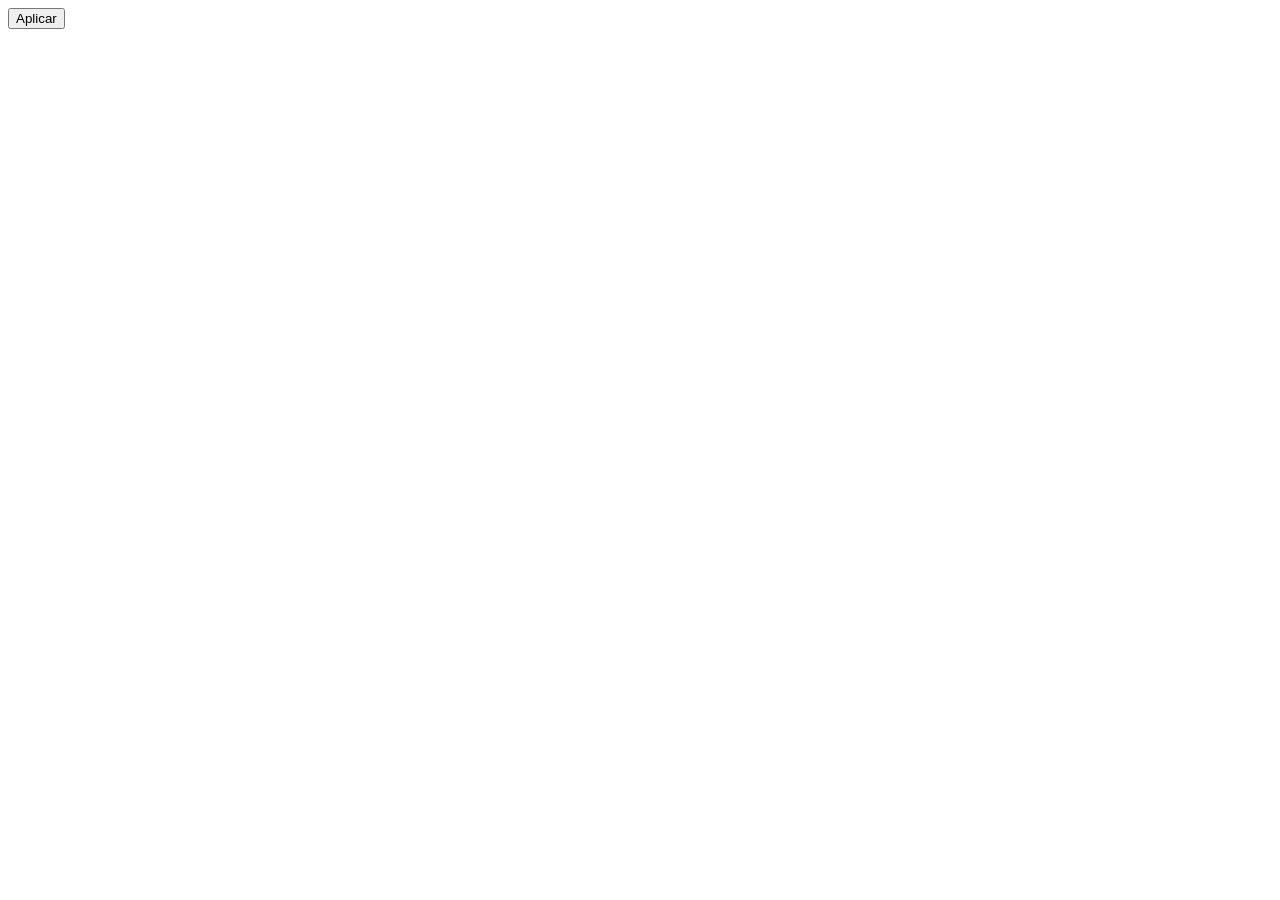
==== index.html @ 78dd0b6b "Primeiro commit" ====
<!DOCTYPE html>
<html lang="pt-BR">

<head>
    <meta charset="UTF-8">
    <meta name="viewport" content="width=device-width, initial-scale=1.0">
    <title>Pagina</title>
    <link rel="stylesheet" href="assets/css/home.css">
</head>

<body>
    <div>

    </div>
    <div>
        <button onclick="funcao()">Aplicar</button>
    </div>
    <script src="assets/js/home.js"></script>
</body>

</html>
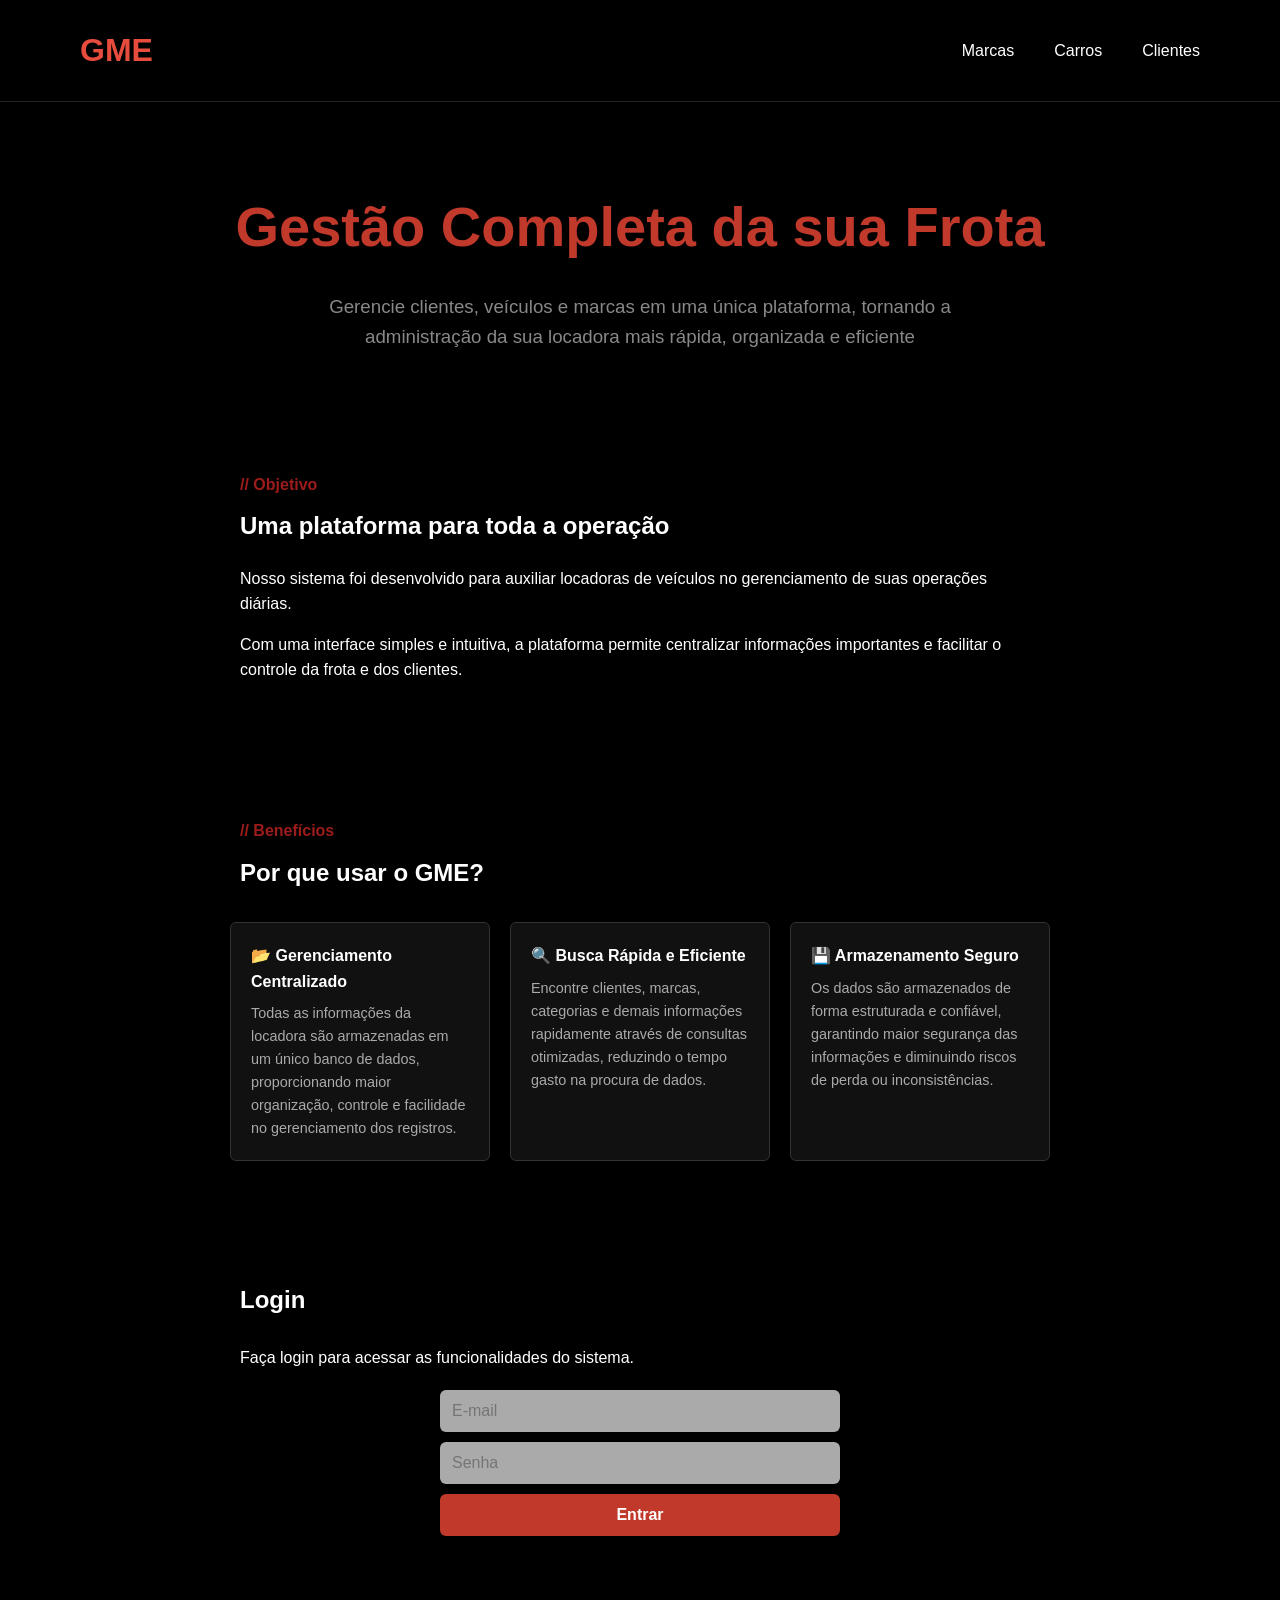
==== commit 0528141b: "Adiciona a pagina home mais login" ====
--- a/index.html
+++ b/index.html
@@ -4,18 +4,78 @@
 <head>
     <meta charset="UTF-8">
     <meta name="viewport" content="width=device-width, initial-scale=1.0">
-    <title>Pagina</title>
+    <title>GME - Gestão de Frota</title>
     <link rel="stylesheet" href="assets/css/home.css">
 </head>
 
 <body>
-    <div>
+    <div id="main">
+        <div class="cabecalho-menu">
+            <div class="logo">
+                <a href="/index.html">GME</a>
+            </div>
+            <div>
+                <div><a href="/marcas.html">Marcas</a></div>
+                <div><a href="/categorias.html">Carros</a></div>
+                <div><a href="/clientes.html">Clientes</a></div>
+            </div>
+        </div>
+        <div class="caixa-titlo-home">
+            <h1>Gestão Completa da sua Frota</h1>
+        </div>
+        <div class="ciaxa-descricao-titulo">
+            <h3>Gerencie clientes, veículos e marcas em uma única plataforma, tornando a administração da sua locadora mais rápida, organizada e eficiente</h3>
+        </div>
+        <div class="cixa-objetivo">
+            <div>
+                <h4>// Objetivo</h4>
+            </div>
+            <div>
+                <h2>Uma plataforma para toda a operação</h2>
+            </div>
+            <div>
+                <div>
+                    <p>Nosso sistema foi desenvolvido para auxiliar locadoras de veículos no gerenciamento de suas operações diárias.</p>
+                </div>
+                <div>
+                    <p>Com uma interface simples e intuitiva, a plataforma permite centralizar informações importantes e facilitar o controle da frota e dos clientes.</p>
+                </div>
+            </div>
+        </div>
+        <div class="caixa-benefios">
+            <div>
+                <h4>// Benefícios</h4>
+            </div>
+            <div>
+                <h2>Por que usar o GME?</h2>
+            </div>
+            <div class="cards-benefios">
+                <div class="card-beneficio">
+                    <h3>📂 Gerenciamento Centralizado</h3>
+                    <p>Todas as informações da locadora são armazenadas em um único banco de dados, proporcionando maior organização, controle e facilidade no gerenciamento dos registros.</p>
+                </div>
+                <div class="card-beneficio">
+                    <h3>🔍 Busca Rápida e Eficiente</h3>
+                    <p>Encontre clientes, marcas, categorias e demais informações rapidamente através de consultas otimizadas, reduzindo o tempo gasto na procura de dados.</p>
+                </div>
+                <div class="card-beneficio">
+                    <h3>💾 Armazenamento Seguro</h3>
+                    <p>Os dados são armazenados de forma estruturada e confiável, garantindo maior segurança das informações e diminuindo riscos de perda ou inconsistências.</p>
+                </div>
+            </div>
+        </div>
+        <div id="div-login" class="login-div">
+            <h2>Login</h2>
+            <p>Faça login para acessar as funcionalidades do sistema.</p>
+            <div class="login-box">
+                <input type="email" placeholder="E-mail">
+                <input type="password" placeholder="Senha">
+                <button onclick="loginRealizado()">Entrar</button>
+            </div>
+        </div>
+    </div>
 
-    </div>
-    <div>
-        <button onclick="funcao()">Aplicar</button>
-    </div>
     <script src="assets/js/home.js"></script>
 </body>
 
-</html>+</html>
--- a/assets/css/home.css
+++ b/assets/css/home.css
@@ -0,0 +1,242 @@
+/* Reset */
+* {
+    margin: 0;
+    padding: 0;
+    box-sizing: border-box;
+}
+
+body {
+    background-color: #000;
+    color: #fff;
+    font-family: Arial, Helvetica, sans-serif;
+    line-height: 1.6;
+}
+
+#main {
+    width: 100%;
+}
+
+/* Links */
+a {
+    text-decoration: none;
+    color: inherit;
+}
+
+a:visited {
+    color: inherit;
+}
+
+/* Cabeçalho */
+
+.cabecalho-menu {
+    display: flex;
+    justify-content: space-between;
+    align-items: center;
+
+    padding: 25px 80px;
+    border-bottom: 1px solid #222;
+}
+
+.cabecalho-menu > div:last-child {
+    display: flex;
+    gap: 40px;
+}
+
+.logo a {
+    font-size: 2rem;
+    font-weight: bold;
+    color: #e74c3c;
+}
+
+/* Hero */
+
+.caixa-titlo-home {
+    display: flex;
+    justify-content: center;
+
+    margin-top: 80px;
+}
+
+.caixa-titlo-home h1 {
+    font-size: 3.5rem;
+    text-align: center;
+    color: #c0392b;
+}
+
+.ciaxa-descricao-titulo {
+    display: flex;
+    justify-content: center;
+
+    margin-top: 20px;
+}
+
+.ciaxa-descricao-titulo h3 {
+    width: 700px;
+    color: #888;
+    text-align: center;
+    font-weight: normal;
+}
+
+/* Seções */
+
+.cixa-objetivo,
+.caixa-benefios,
+.login-div {
+    display: flex;
+    justify-content: center;
+
+    margin-top: 120px;
+}
+
+.cixa-objetivo,
+.caixa-benefios {
+    flex-direction: column;
+    align-items: center;
+}
+
+/* Largura padrão do conteúdo */
+
+.cixa-objetivo > div,
+.caixa-benefios > div,
+.login-div > * {
+    width: 800px;
+}
+
+/* Textos */
+
+.cixa-objetivo h4,
+.caixa-benefios h4 {
+    color: #9c1b1b;
+    margin-bottom: 10px;
+}
+
+.cixa-objetivo h2,
+.caixa-benefios h2,
+.login-div h2 {
+    margin-bottom: 20px;
+}
+
+.cixa-objetivo p,
+.caixa-benefios p {
+    margin-bottom: 15px;
+}
+
+/* Benefícios */
+
+.caixa-benefios h3 {
+    margin-top: 30px;
+    margin-bottom: 10px;
+}
+
+/* Cards de benefícios */
+
+.caixa-benefios .cards-benefios {
+    display: flex;
+    flex-wrap: wrap;
+    justify-content: center;
+    gap: 20px;
+    width: 100%;
+    margin-top: 10px;
+}
+
+.card-beneficio {
+    flex: 1 1 220px;
+    max-width: 260px;
+    background-color: #111;
+    border: 1px solid #333;
+    border-radius: 6px;
+    padding: 20px;
+}
+
+.card-beneficio h3 {
+    font-size: 1rem;
+    margin-bottom: 8px;
+    margin-top: 0;
+}
+
+.card-beneficio p {
+    font-size: 0.9rem;
+    color: #aaa;
+    margin-bottom: 0;
+}
+
+/* Login */
+
+.login-div {
+    flex-direction: column;
+    align-items: center;
+
+    margin-bottom: 120px;
+}
+
+.login-div p {
+    width: 800px;
+    margin-top: 5px;
+    margin-bottom: 20px;
+}
+
+.login-box {
+    width: 400px;
+
+    display: flex;
+    flex-direction: column;
+    gap: 10px;
+}
+
+.login-box input {
+    padding: 12px;
+
+    border: none;
+    border-radius: 6px;
+
+    font-size: 1rem;
+
+    background-color: #aaa;
+}
+
+.login-box button {
+    padding: 12px;
+
+    border: none;
+    border-radius: 6px;
+
+    cursor: pointer;
+
+    font-size: 1rem;
+    font-weight: bold;
+
+    background-color: #c0392b;
+    color: #ffffff;
+}
+
+/* Responsividade */
+
+@media (max-width: 900px) {
+
+    .cabecalho-menu {
+        padding: 20px;
+    }
+
+    .cabecalho-menu > div:last-child {
+        gap: 20px;
+    }
+
+    .cixa-objetivo > div,
+    .caixa-benefios > div,
+    .login-div > *,
+    .ciaxa-descricao-titulo h3 {
+        width: 90%;
+    }
+
+    .caixa-titlo-home h1 {
+        font-size: 2.5rem;
+    }
+
+    .login-box {
+        width: 90%;
+    }
+}
+
+.hidden {
+    display: none;
+}
